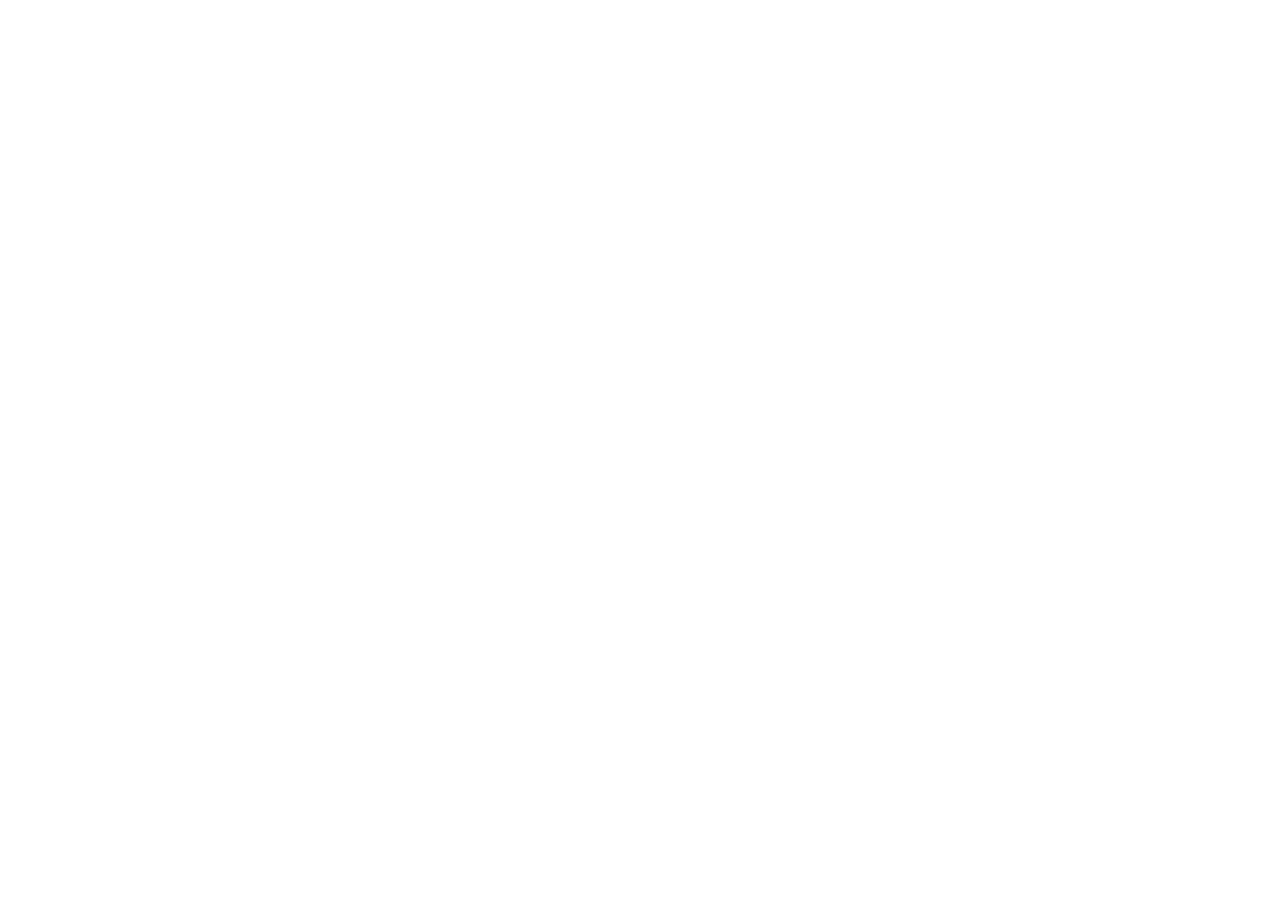
==== index.html @ cdabfc87 "Create index.html" ====
<!DOCTYPE html>
<html>
<head>
  <meta charset="utf-8">
  <title>Coverset Studio</title>
  <meta http-equiv="refresh" content="0; url=https://www.coverset.eu">
  <link rel="canonical" href="https://www.coverset.eu">
  <script>window.location.href = "https://www.coverset.eu";</script>
</head>
<body>
  <p>Redirecting to <a href="https://www.coverset.eu">coverset.eu</a>...</p>
</body>
</html>
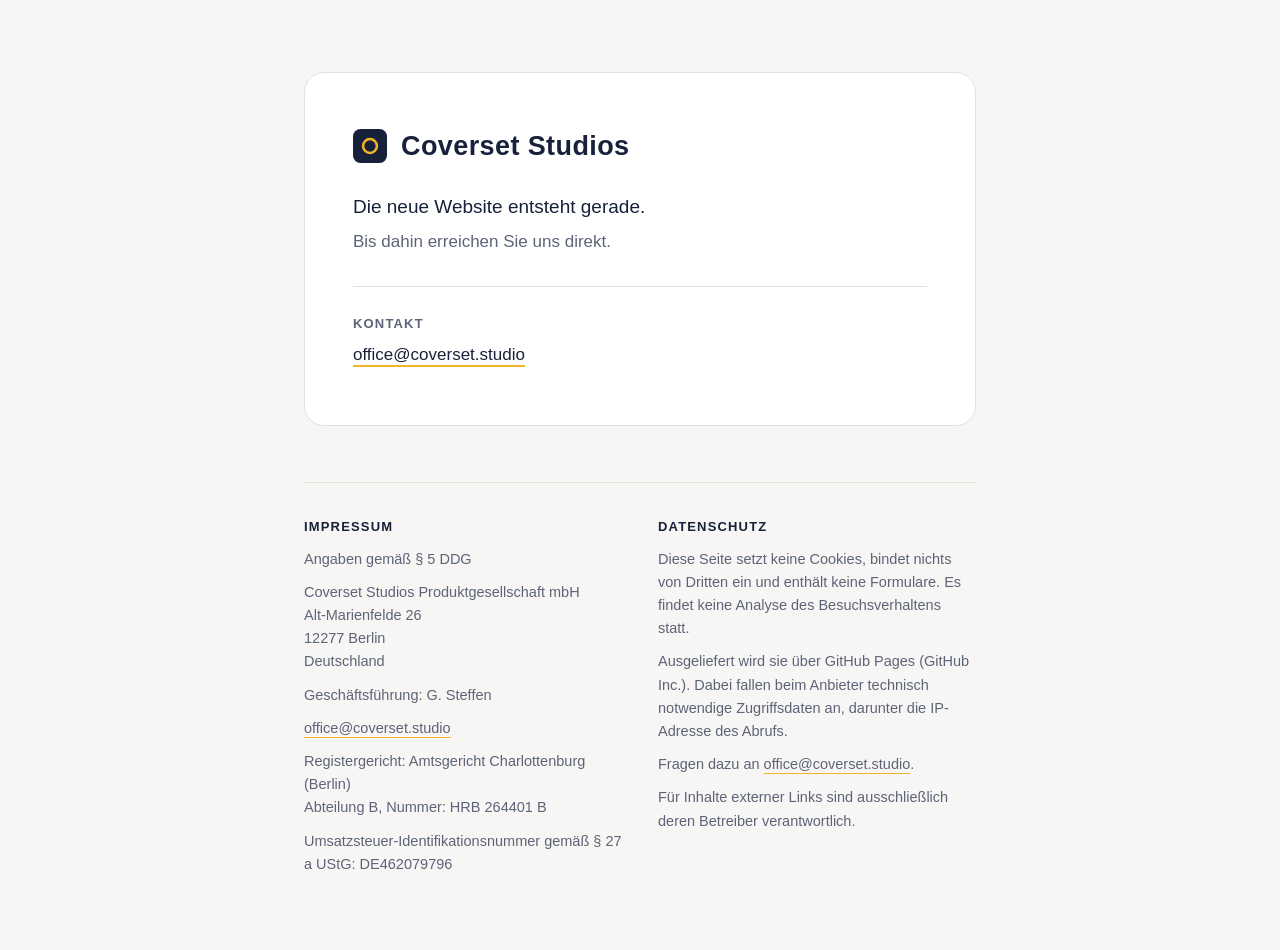
==== commit 024d2112: "Weiterleitung entfernt, Platzhalterseite mit Impressum" ====
--- a/index.html
+++ b/index.html
@@ -1,13 +1,120 @@
 <!DOCTYPE html>
-<html>
+<html lang="de">
 <head>
-  <meta charset="utf-8">
-  <title>Coverset Studio</title>
-  <meta http-equiv="refresh" content="0; url=https://www.coverset.eu">
-  <link rel="canonical" href="https://www.coverset.eu">
-  <script>window.location.href = "https://www.coverset.eu";</script>
+<meta charset="utf-8">
+<meta name="viewport" content="width=device-width, initial-scale=1">
+<title>Coverset Studios</title>
+<meta name="description" content="Coverset Studios, Berlin. Die neue Website entsteht gerade.">
+<link rel="icon" href="data:image/svg+xml,%3Csvg xmlns='http://www.w3.org/2000/svg' viewBox='0 0 32 32'%3E%3Crect width='32' height='32' rx='7' fill='%2317213a'/%3E%3Ccircle cx='16' cy='16' r='6.5' fill='none' stroke='%23f0b429' stroke-width='2.4'/%3E%3C/svg%3E">
+<style>
+  :root{
+    --bg:#f7f6f4; --card:#ffffff; --ink:#17213a; --mute:#5c6478;
+    --line:#e3e1dd; --sun:#f0b429;
+  }
+  @media (prefers-color-scheme: dark){
+    :root{ --bg:#0e1526; --card:#141d31; --ink:#eef1f7; --mute:#9aa3b8; --line:#243150; }
+  }
+  *{box-sizing:border-box}
+  html,body{margin:0;padding:0}
+  body{
+    background:var(--bg); color:var(--ink);
+    font:17px/1.65 -apple-system,BlinkMacSystemFont,"Segoe UI",Roboto,Helvetica,Arial,sans-serif;
+    -webkit-font-smoothing:antialiased;
+    display:flex; flex-direction:column; min-height:100vh;
+  }
+  .wrap{width:100%; max-width:720px; margin:0 auto; padding:0 24px}
+  main{flex:1 0 auto; display:flex; align-items:center; padding:72px 0 56px}
+  .card{
+    background:var(--card); border:1px solid var(--line); border-radius:20px;
+    padding:56px 48px; width:100%;
+  }
+  .mark{display:flex; align-items:center; gap:14px; margin-bottom:28px}
+  .mark svg{display:block; flex:none}
+  h1{
+    margin:0; font-size:27px; line-height:1.2; font-weight:700;
+    letter-spacing:.015em;
+  }
+  .lead{margin:0 0 6px; font-size:19px; color:var(--ink)}
+  .sub{margin:0; color:var(--mute)}
+  .kontakt{margin-top:30px; padding-top:26px; border-top:1px solid var(--line)}
+  .kontakt b{display:block; font-size:13px; letter-spacing:.09em; text-transform:uppercase; color:var(--mute); font-weight:700; margin-bottom:6px}
+  a{color:inherit; text-decoration:none; border-bottom:2px solid var(--sun); padding-bottom:1px}
+  a:hover{border-bottom-color:var(--ink)}
+  footer{flex:none; padding:0 0 64px}
+  .recht{
+    border-top:1px solid var(--line); padding-top:34px;
+    display:grid; grid-template-columns:1fr 1fr; gap:36px;
+    font-size:14.5px; line-height:1.6; color:var(--mute);
+  }
+  .recht h2{
+    margin:0 0 10px; font-size:13px; letter-spacing:.09em; text-transform:uppercase;
+    color:var(--ink); font-weight:700;
+  }
+  .recht p{margin:0 0 10px}
+  .recht a{border-bottom-width:1px}
+  @media (max-width:640px){
+    main{padding:44px 0 36px}
+    .card{padding:38px 26px; border-radius:16px}
+    h1{font-size:23px}
+    .lead{font-size:18px}
+    .recht{grid-template-columns:1fr; gap:28px}
+  }
+</style>
 </head>
 <body>
-  <p>Redirecting to <a href="https://www.coverset.eu">coverset.eu</a>...</p>
+
+<main>
+  <div class="wrap">
+    <div class="card">
+      <div class="mark">
+        <svg width="34" height="34" viewBox="0 0 32 32" aria-hidden="true">
+          <rect width="32" height="32" rx="7" fill="#17213a"/>
+          <circle cx="16" cy="16" r="6.5" fill="none" stroke="#f0b429" stroke-width="2.4"/>
+        </svg>
+        <h1>Coverset Studios</h1>
+      </div>
+      <p class="lead">Die neue Website entsteht gerade.</p>
+      <p class="sub">Bis dahin erreichen Sie uns direkt.</p>
+
+      <div class="kontakt">
+        <b>Kontakt</b>
+        <a href="mailto:office@coverset.studio">office@coverset.studio</a>
+      </div>
+    </div>
+  </div>
+</main>
+
+<footer>
+  <div class="wrap">
+    <div class="recht">
+      <section>
+        <h2>Impressum</h2>
+        <p>Angaben gemäß § 5 DDG</p>
+        <p>
+          Coverset Studios Produktgesellschaft mbH<br>
+          Alt-Marienfelde 26<br>
+          12277 Berlin<br>
+          Deutschland
+        </p>
+        <p>Geschäftsführung: G. Steffen</p>
+        <p><a href="mailto:office@coverset.studio">office@coverset.studio</a></p>
+        <p>
+          Registergericht: Amtsgericht Charlottenburg (Berlin)<br>
+          Abteilung B, Nummer: HRB 264401 B
+        </p>
+        <p>Umsatzsteuer-Identifikationsnummer gemäß § 27 a UStG: DE462079796</p>
+      </section>
+
+      <section>
+        <h2>Datenschutz</h2>
+        <p>Diese Seite setzt keine Cookies, bindet nichts von Dritten ein und enthält keine Formulare. Es findet keine Analyse des Besuchsverhaltens statt.</p>
+        <p>Ausgeliefert wird sie über GitHub Pages (GitHub Inc.). Dabei fallen beim Anbieter technisch notwendige Zugriffsdaten an, darunter die IP-Adresse des Abrufs.</p>
+        <p>Fragen dazu an <a href="mailto:office@coverset.studio">office@coverset.studio</a>.</p>
+        <p>Für Inhalte externer Links sind ausschließlich deren Betreiber verantwortlich.</p>
+      </section>
+    </div>
+  </div>
+</footer>
+
 </body>
 </html>
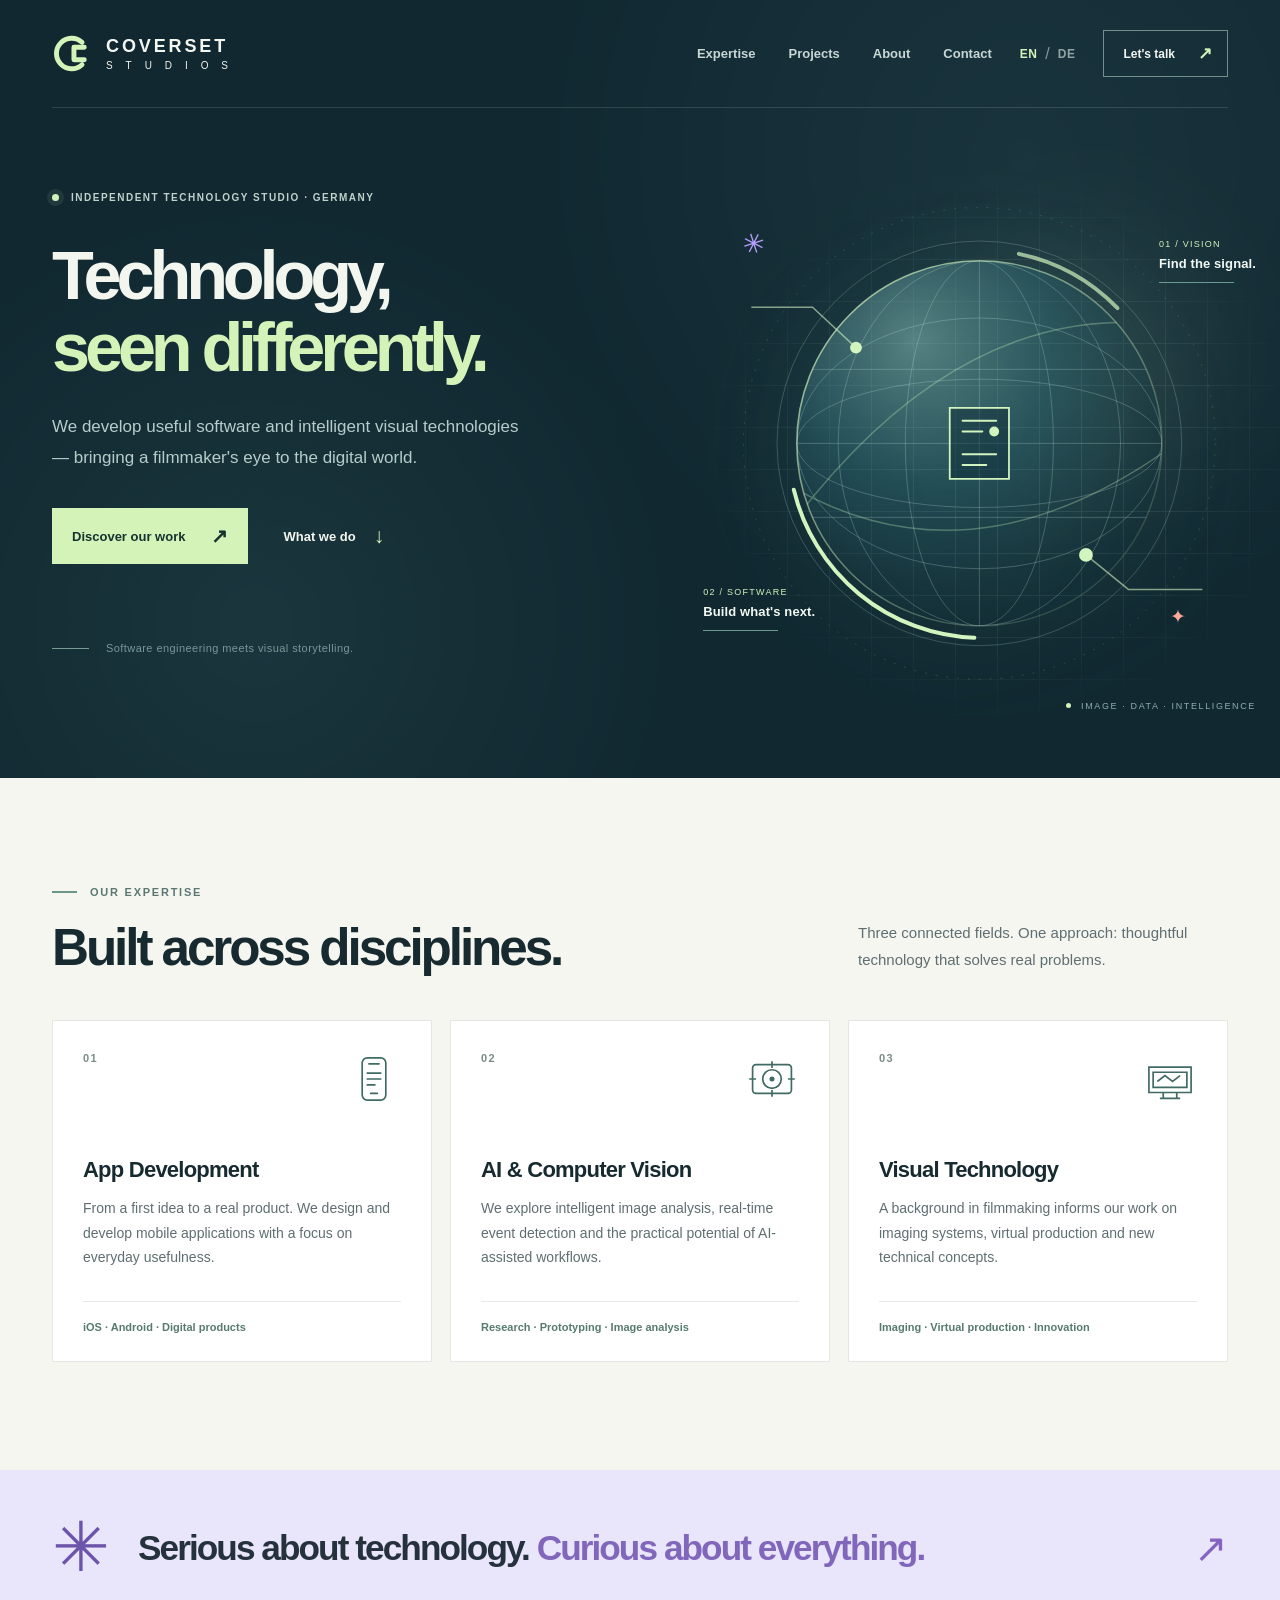
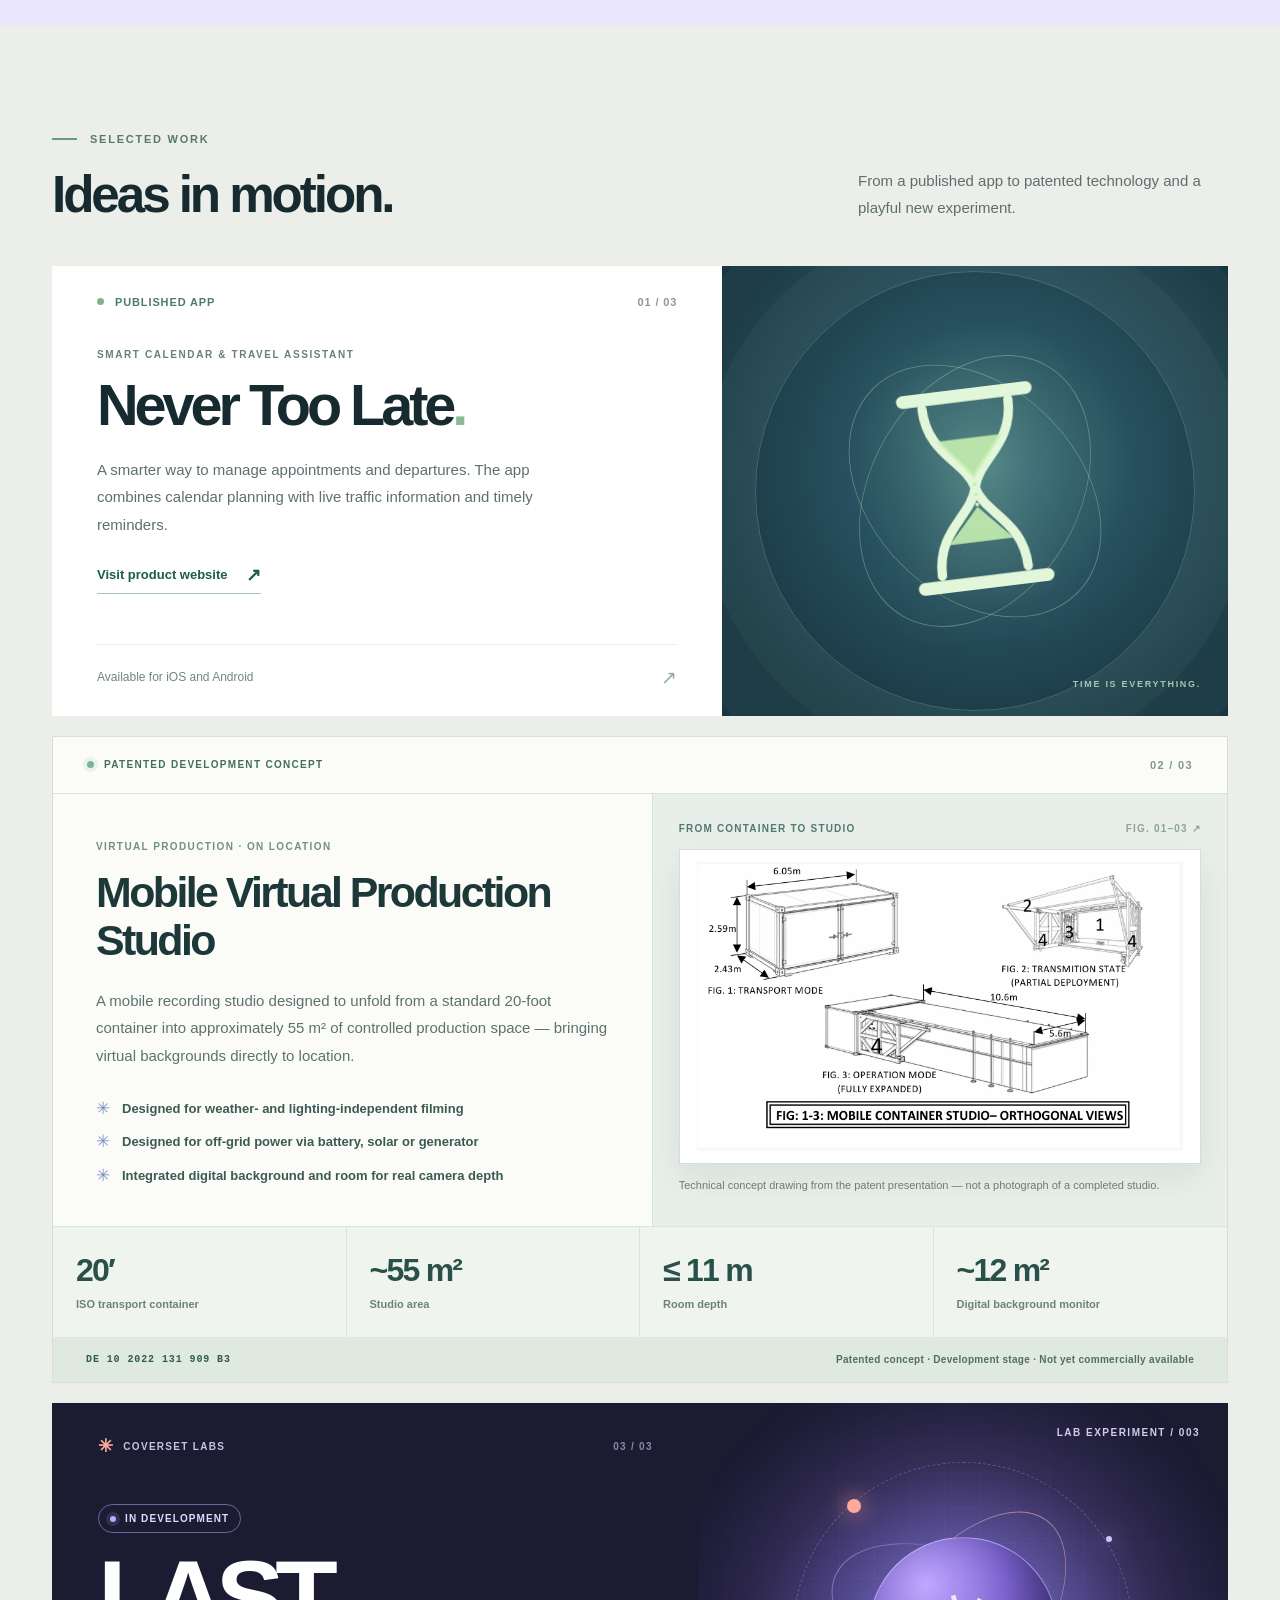
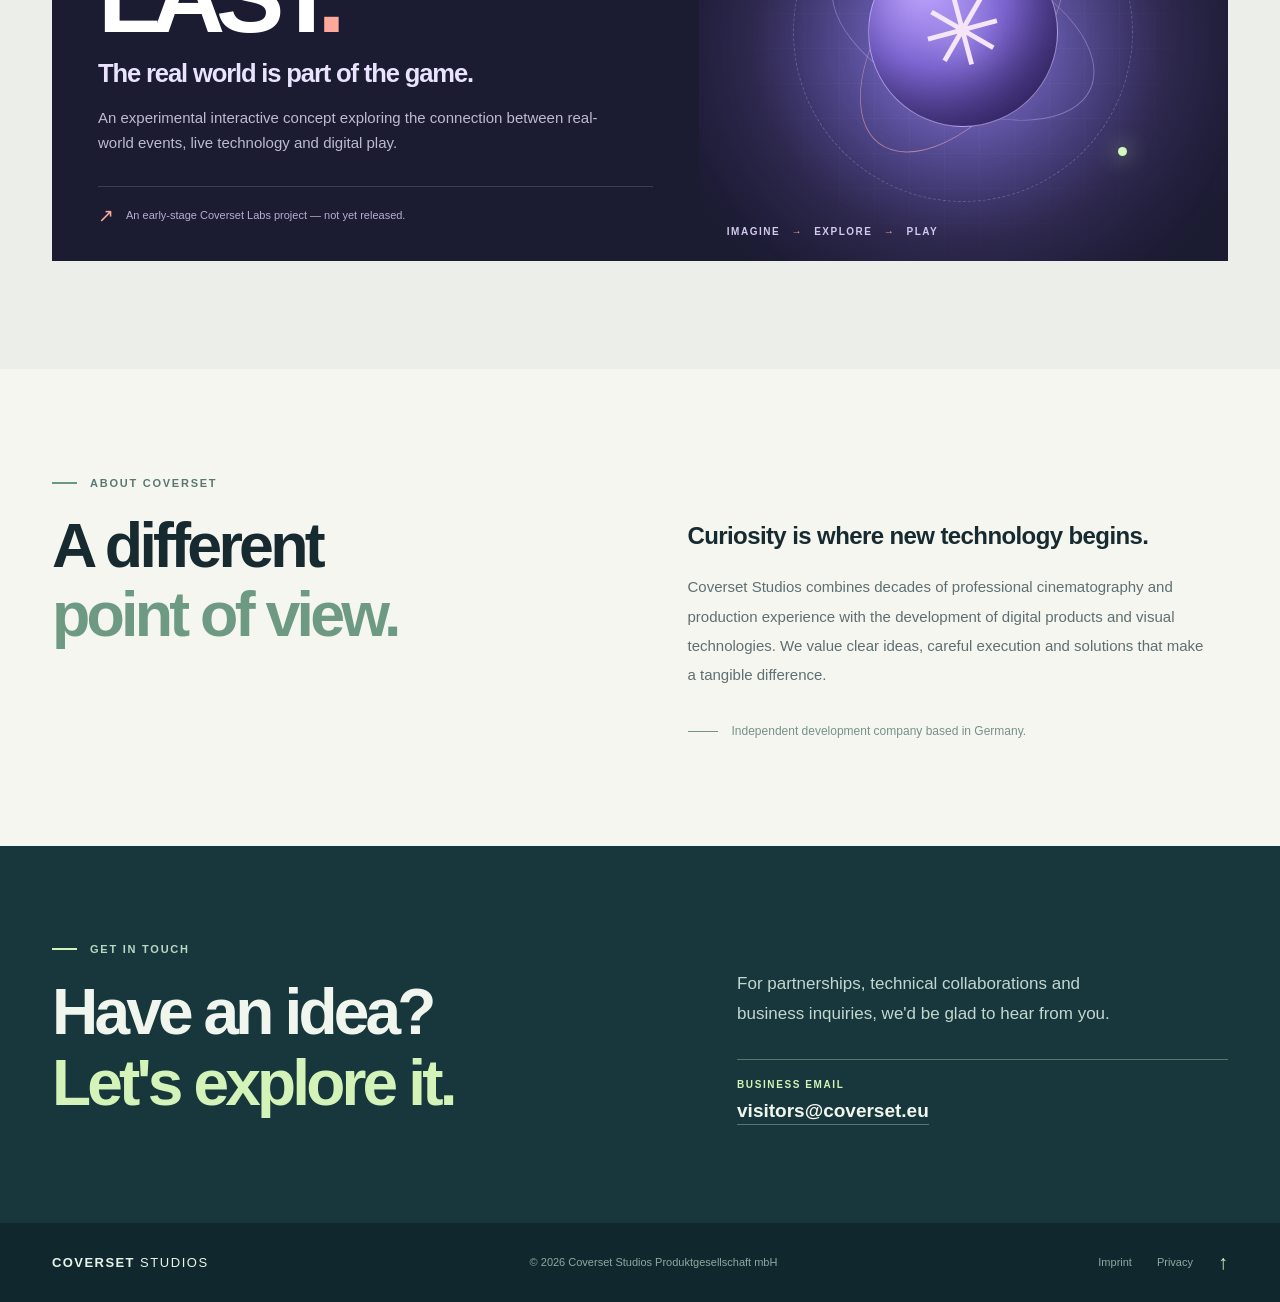
==== commit 379dae71: "Website v3.4 statt Platzhalter, Impressum und Datenschutz vervollständigt" ====
--- a/index.html
+++ b/index.html
@@ -1,120 +1,172 @@
-<!DOCTYPE html>
-<html lang="de">
+<!doctype html>
+<html lang="en">
 <head>
-<meta charset="utf-8">
-<meta name="viewport" content="width=device-width, initial-scale=1">
-<title>Coverset Studios</title>
-<meta name="description" content="Coverset Studios, Berlin. Die neue Website entsteht gerade.">
-<link rel="icon" href="data:image/svg+xml,%3Csvg xmlns='http://www.w3.org/2000/svg' viewBox='0 0 32 32'%3E%3Crect width='32' height='32' rx='7' fill='%2317213a'/%3E%3Ccircle cx='16' cy='16' r='6.5' fill='none' stroke='%23f0b429' stroke-width='2.4'/%3E%3C/svg%3E">
-<style>
-  :root{
-    --bg:#f7f6f4; --card:#ffffff; --ink:#17213a; --mute:#5c6478;
-    --line:#e3e1dd; --sun:#f0b429;
-  }
-  @media (prefers-color-scheme: dark){
-    :root{ --bg:#0e1526; --card:#141d31; --ink:#eef1f7; --mute:#9aa3b8; --line:#243150; }
-  }
-  *{box-sizing:border-box}
-  html,body{margin:0;padding:0}
-  body{
-    background:var(--bg); color:var(--ink);
-    font:17px/1.65 -apple-system,BlinkMacSystemFont,"Segoe UI",Roboto,Helvetica,Arial,sans-serif;
-    -webkit-font-smoothing:antialiased;
-    display:flex; flex-direction:column; min-height:100vh;
-  }
-  .wrap{width:100%; max-width:720px; margin:0 auto; padding:0 24px}
-  main{flex:1 0 auto; display:flex; align-items:center; padding:72px 0 56px}
-  .card{
-    background:var(--card); border:1px solid var(--line); border-radius:20px;
-    padding:56px 48px; width:100%;
-  }
-  .mark{display:flex; align-items:center; gap:14px; margin-bottom:28px}
-  .mark svg{display:block; flex:none}
-  h1{
-    margin:0; font-size:27px; line-height:1.2; font-weight:700;
-    letter-spacing:.015em;
-  }
-  .lead{margin:0 0 6px; font-size:19px; color:var(--ink)}
-  .sub{margin:0; color:var(--mute)}
-  .kontakt{margin-top:30px; padding-top:26px; border-top:1px solid var(--line)}
-  .kontakt b{display:block; font-size:13px; letter-spacing:.09em; text-transform:uppercase; color:var(--mute); font-weight:700; margin-bottom:6px}
-  a{color:inherit; text-decoration:none; border-bottom:2px solid var(--sun); padding-bottom:1px}
-  a:hover{border-bottom-color:var(--ink)}
-  footer{flex:none; padding:0 0 64px}
-  .recht{
-    border-top:1px solid var(--line); padding-top:34px;
-    display:grid; grid-template-columns:1fr 1fr; gap:36px;
-    font-size:14.5px; line-height:1.6; color:var(--mute);
-  }
-  .recht h2{
-    margin:0 0 10px; font-size:13px; letter-spacing:.09em; text-transform:uppercase;
-    color:var(--ink); font-weight:700;
-  }
-  .recht p{margin:0 0 10px}
-  .recht a{border-bottom-width:1px}
-  @media (max-width:640px){
-    main{padding:44px 0 36px}
-    .card{padding:38px 26px; border-radius:16px}
-    h1{font-size:23px}
-    .lead{font-size:18px}
-    .recht{grid-template-columns:1fr; gap:28px}
-  }
-</style>
+  <meta charset="utf-8">
+  <meta name="viewport" content="width=device-width, initial-scale=1">
+  <meta name="theme-color" content="#112831">
+  <meta name="description" content="Coverset Studios develops apps, explores AI and computer vision, and creates imaginative visual technologies. Discover Never Too Late and the experimental LAST project.">
+  <title>Coverset Studios — Software. AI. A little imagination.</title>
+  <link rel="icon" href="favicon.svg" type="image/svg+xml">
+  <link rel="stylesheet" href="styles.css">
+  <script defer src="script.js"></script>
 </head>
 <body>
+  <a class="skip-link" href="#main">Skip to content</a>
+  <div class="hero-shell" id="top">
+    <div class="hero-noise" aria-hidden="true"></div>
+    <header class="site-header container">
+      <a class="brand" href="#top" aria-label="Coverset Studios — Home">
+        <svg class="brand-mark" viewBox="0 0 48 48" aria-hidden="true"><path d="M33.5 11.5a17 17 0 1 0 0 25" fill="none" stroke="currentColor" stroke-width="5.5" stroke-linecap="round"/><path d="M36 17H24.5v14H36" fill="none" stroke="currentColor" stroke-width="5.5" stroke-linecap="round" stroke-linejoin="round"/></svg>
+        <span class="brand-text"><span class="brand-main">COVERSET</span><span class="brand-sub" aria-label="Studios"><span aria-hidden="true">S</span><span aria-hidden="true">T</span><span aria-hidden="true">U</span><span aria-hidden="true">D</span><span aria-hidden="true">I</span><span aria-hidden="true">O</span><span aria-hidden="true">S</span></span></span>
+      </a>
+      <nav class="desktop-nav" aria-label="Main navigation">
+        <a href="#expertise" data-i18n="navExpertise">Expertise</a>
+        <a href="#projects" data-i18n="navProjects">Projects</a>
+        <a href="#about" data-i18n="navAbout">About</a>
+        <a href="#contact" data-i18n="navContact">Contact</a>
+      </nav>
+      <div class="header-right">
+        <div class="language-switch" aria-label="Language selection">
+          <button type="button" data-lang="en" aria-pressed="true">EN</button>
+          <span aria-hidden="true">/</span>
+          <button type="button" data-lang="de" aria-pressed="false">DE</button>
+        </div>
+        <a class="header-cta" href="#contact"><span data-i18n="headerCta">Let's talk</span><span aria-hidden="true">↗</span></a>
+      </div>
+    </header>
+    <main id="main">
+      <section class="hero container" aria-labelledby="hero-title">
+        <div class="hero-copy">
+          <div class="eyebrow"><span class="status-dot"></span><span data-i18n="heroEyebrow">INDEPENDENT TECHNOLOGY STUDIO · GERMANY</span></div>
+          <h1 id="hero-title"><span data-i18n="heroTitle1">Technology,</span><br><em data-i18n="heroTitle2">seen differently.</em></h1>
+          <p class="hero-intro" data-i18n="heroIntro">We develop useful software and intelligent visual technologies — bringing a filmmaker's eye to the digital world.</p>
+          <div class="hero-actions">
+            <a class="btn btn-primary" href="#projects"><span data-i18n="heroPrimary">Discover our work</span><span class="btn-arrow" aria-hidden="true">↗</span></a>
+            <a class="text-link" href="#expertise"><span data-i18n="heroSecondary">What we do</span><span aria-hidden="true">↓</span></a>
+          </div>
+          <div class="hero-footnote"><span class="footnote-rule"></span><span data-i18n="heroFootnote">Software engineering meets visual storytelling.</span></div>
+        </div>
+        <div class="hero-visual" aria-label="Abstract visualization of intelligent image processing" role="img">
+          <div class="visual-grid"></div>
+          <div class="orb-halo orb-halo-one"></div>
+          <div class="orb-halo orb-halo-two"></div>
+          <svg class="orb-svg" viewBox="0 0 560 560" aria-hidden="true">
+            <defs>
+              <radialGradient id="sphereFill" cx="32%" cy="22%" r="80%"><stop offset="0" stop-color="#84b8b4" stop-opacity=".56"/><stop offset=".48" stop-color="#2d6570" stop-opacity=".46"/><stop offset="1" stop-color="#102b36" stop-opacity=".18"/></radialGradient>
+              <linearGradient id="strokeOrb" x1="0" y1="0" x2="1" y2="1"><stop stop-color="#d2f4bf" stop-opacity=".8"/><stop offset="1" stop-color="#d2f4bf" stop-opacity=".03"/></linearGradient>
+              <clipPath id="circleClip"><circle cx="280" cy="280" r="185"/></clipPath>
+            </defs>
+            <circle cx="280" cy="280" r="239" fill="none" stroke="#c7e8d7" stroke-opacity=".16" stroke-width="1" stroke-dasharray="2 9"/>
+            <circle cx="280" cy="280" r="205" fill="none" stroke="#d0f0e2" stroke-opacity=".22" stroke-width="1"/>
+            <circle cx="280" cy="280" r="185" fill="url(#sphereFill)" stroke="url(#strokeOrb)" stroke-width="1.6"/>
+            <g clip-path="url(#circleClip)" fill="none" stroke="#c6e6e0" stroke-opacity=".26" stroke-width="1">
+              <ellipse cx="280" cy="280" rx="185" ry="65"/><ellipse cx="280" cy="280" rx="185" ry="127"/>
+              <ellipse cx="280" cy="280" rx="75" ry="185"/><ellipse cx="280" cy="280" rx="143" ry="185"/>
+              <path d="M95 280H465M280 95V465M110 205H450M110 355H450"/>
+              <path d="M68 392Q260 115 500 165M40 290Q270 470 535 235" stroke="#d1f4c1" stroke-opacity=".3" stroke-width="1.5"/>
+            </g>
+            <path d="M92 327a196 196 0 0 0 183 150" fill="none" stroke="#d2f4bf" stroke-width="4" stroke-linecap="round"/>
+            <path d="M420 143a195 195 0 0 0-100-55" fill="none" stroke="#d2f4bf" stroke-opacity=".7" stroke-width="4" stroke-linecap="round"/>
+            <circle cx="155" cy="183" r="6" fill="#d2f4bf"/><circle cx="388" cy="393" r="7" fill="#d2f4bf"/>
+            <path d="M155 183L111 142H49M388 393l43 35h75" fill="none" stroke="#d2f4bf" stroke-opacity=".6" stroke-width="1.5"/>
+            <g transform="translate(250 244)"><path d="M0 0h60v72H0z" fill="#102e39" fill-opacity=".5" stroke="#d2f4bf" stroke-width="1.8"/><path d="M13 13h34M13 24h20M13 47h34M13 58h24" stroke="#d2f4bf" stroke-width="2" stroke-linecap="round"/><circle cx="45" cy="24" r="5" fill="#d2f4bf"/></g>
+          </svg>
+          <div class="visual-label label-top"><span class="label-index">01 / VISION</span><strong data-i18n="visualLabelTop">Find the signal.</strong><span class="label-line"></span></div>
+          <div class="visual-label label-bottom"><span class="label-index">02 / SOFTWARE</span><strong data-i18n="visualLabelBottom">Build what's next.</strong><span class="label-line"></span></div>
+          <div class="visual-caption"><span class="visual-caption-dot"></span>IMAGE · DATA · INTELLIGENCE</div>
+          <div class="play-spark play-spark-one" aria-hidden="true">✳</div>
+          <div class="play-spark play-spark-two" aria-hidden="true">✦</div>
+        </div>
+      </section>
+    </main>
+  </div>
 
-<main>
-  <div class="wrap">
-    <div class="card">
-      <div class="mark">
-        <svg width="34" height="34" viewBox="0 0 32 32" aria-hidden="true">
-          <rect width="32" height="32" rx="7" fill="#17213a"/>
-          <circle cx="16" cy="16" r="6.5" fill="none" stroke="#f0b429" stroke-width="2.4"/>
-        </svg>
-        <h1>Coverset Studios</h1>
-      </div>
-      <p class="lead">Die neue Website entsteht gerade.</p>
-      <p class="sub">Bis dahin erreichen Sie uns direkt.</p>
-
-      <div class="kontakt">
-        <b>Kontakt</b>
-        <a href="mailto:office@coverset.studio">office@coverset.studio</a>
+  <section class="section expertise-section" id="expertise" aria-labelledby="expertise-title">
+    <div class="container">
+      <div class="section-heading"><div><div class="section-kicker"><span class="kicker-line"></span><span data-i18n="expertiseKicker">OUR EXPERTISE</span></div><h2 id="expertise-title" data-i18n="expertiseTitle">Built across disciplines.</h2></div><p data-i18n="expertiseIntro">Three connected fields. One approach: thoughtful technology that solves real problems.</p></div>
+      <div class="expertise-grid">
+        <article class="expertise-card"><div class="card-top"><span class="card-number">01</span><svg viewBox="0 0 64 64" aria-hidden="true"><rect x="18" y="7" width="28" height="50" rx="6" fill="none" stroke="currentColor" stroke-width="2"/><path d="M26 14h12M28 49h8M24 25h16M24 32h16M24 39h9" fill="none" stroke="currentColor" stroke-width="2" stroke-linecap="round"/></svg></div><h3 data-i18n="card1Title">App Development</h3><p data-i18n="card1Text">From a first idea to a real product. We design and develop mobile applications with a focus on everyday usefulness.</p><div class="card-tag" data-i18n="card1Tag">iOS · Android · Digital products</div></article>
+        <article class="expertise-card"><div class="card-top"><span class="card-number">02</span><svg viewBox="0 0 64 64" aria-hidden="true"><rect x="9" y="15" width="46" height="34" rx="4" fill="none" stroke="currentColor" stroke-width="2"/><circle cx="32" cy="32" r="11" fill="none" stroke="currentColor" stroke-width="2"/><circle cx="32" cy="32" r="3" fill="currentColor"/><path d="M5 32h8M51 32h8M32 11v8M32 45v8" stroke="currentColor" stroke-width="2"/></svg></div><h3 data-i18n="card2Title">AI & Computer Vision</h3><p data-i18n="card2Text">We explore intelligent image analysis, real-time event detection and the practical potential of AI-assisted workflows.</p><div class="card-tag" data-i18n="card2Tag">Research · Prototyping · Image analysis</div></article>
+        <article class="expertise-card"><div class="card-top"><span class="card-number">03</span><svg viewBox="0 0 64 64" aria-hidden="true"><path d="M7 18h50v30H7z" fill="none" stroke="currentColor" stroke-width="2"/><path d="M12 24h40v18H12zM24 48v7M40 48v7M20 55h24" fill="none" stroke="currentColor" stroke-width="2"/><path d="M17 35l9-7 9 7 9-7" fill="none" stroke="currentColor" stroke-width="2"/></svg></div><h3 data-i18n="card3Title">Visual Technology</h3><p data-i18n="card3Text">A background in filmmaking informs our work on imaging systems, virtual production and new technical concepts.</p><div class="card-tag" data-i18n="card3Tag">Imaging · Virtual production · Innovation</div></article>
       </div>
     </div>
-  </div>
-</main>
+  </section>
 
-<footer>
-  <div class="wrap">
-    <div class="recht">
-      <section>
-        <h2>Impressum</h2>
-        <p>Angaben gemäß § 5 DDG</p>
-        <p>
-          Coverset Studios Produktgesellschaft mbH<br>
-          Alt-Marienfelde 26<br>
-          12277 Berlin<br>
-          Deutschland
-        </p>
-        <p>Geschäftsführung: G. Steffen</p>
-        <p><a href="mailto:office@coverset.studio">office@coverset.studio</a></p>
-        <p>
-          Registergericht: Amtsgericht Charlottenburg (Berlin)<br>
-          Abteilung B, Nummer: HRB 264401 B
-        </p>
-        <p>Umsatzsteuer-Identifikationsnummer gemäß § 27 a UStG: DE462079796</p>
-      </section>
+  <section class="manifesto-band" aria-label="Our approach">
+    <div class="container manifesto-inner">
+      <span class="manifesto-star" aria-hidden="true">✳</span>
+      <p><span data-i18n="manifestoFirst">Serious about technology.</span> <em data-i18n="manifestoSecond">Curious about everything.</em></p>
+      <span class="manifesto-trail" aria-hidden="true">↗</span>
+    </div>
+  </section>
 
-      <section>
-        <h2>Datenschutz</h2>
-        <p>Diese Seite setzt keine Cookies, bindet nichts von Dritten ein und enthält keine Formulare. Es findet keine Analyse des Besuchsverhaltens statt.</p>
-        <p>Ausgeliefert wird sie über GitHub Pages (GitHub Inc.). Dabei fallen beim Anbieter technisch notwendige Zugriffsdaten an, darunter die IP-Adresse des Abrufs.</p>
-        <p>Fragen dazu an <a href="mailto:office@coverset.studio">office@coverset.studio</a>.</p>
-        <p>Für Inhalte externer Links sind ausschließlich deren Betreiber verantwortlich.</p>
-      </section>
+  <section class="section projects-section" id="projects" aria-labelledby="projects-title">
+    <div class="container">
+      <div class="section-heading projects-heading"><div><div class="section-kicker"><span class="kicker-line"></span><span data-i18n="projectsKicker">SELECTED WORK</span></div><h2 id="projects-title" data-i18n="projectsTitle">Ideas in motion.</h2></div><p data-i18n="projectsIntro">From a published app to patented technology and a playful new experiment.</p></div>
+      <article class="project-feature">
+        <div class="project-content"><div class="project-meta"><span class="project-status"><span class="status-dot"></span><span data-i18n="project1Status">PUBLISHED APP</span></span><span>01 / 03</span></div><div class="project-body"><div class="project-overline" data-i18n="project1Overline">SMART CALENDAR & TRAVEL ASSISTANT</div><h3>Never Too Late<span class="project-period">.</span></h3><p data-i18n="project1Text">A smarter way to manage appointments and departures. The app combines calendar planning with live traffic information and timely reminders.</p><a class="project-link" href="https://coverset.eu" target="_blank" rel="noopener noreferrer"><span data-i18n="project1Link">Visit product website</span><span aria-hidden="true">↗</span></a></div><div class="project-bottom"><span data-i18n="project1Platform">Available for iOS and Android</span><span class="mini-icon" aria-hidden="true">↗</span></div></div>
+        <div class="project-art" aria-hidden="true"><div class="art-radial"></div><div class="time-symbol"><svg viewBox="0 0 230 270"><path d="M42 24h146M42 246h146" fill="none" stroke="#e2f7da" stroke-width="15" stroke-linecap="round"/><path d="M64 35c0 54 43 66 51 99-8 33-51 45-51 99M166 35c0 54-43 66-51 99 8 33 51 45 51 99" fill="none" stroke="#e2f7da" stroke-width="11" stroke-linecap="round"/><path d="M76 75h78l-39 48zM77 198h76l-38-41z" fill="#c9f1b2" opacity=".88"/><path d="M115 128v34" stroke="#c9f1b2" stroke-width="4" stroke-dasharray="4 8"/></svg></div><div class="art-orbit orbit-a"></div><div class="art-orbit orbit-b"></div><div class="art-small-label">TIME IS EVERYTHING.</div></div>
+      </article>
+      <article class="virtual-project" id="virtual-production" aria-labelledby="virtual-title">
+        <div class="virtual-topline">
+          <span class="virtual-kicker"><span class="virtual-kicker-dot" aria-hidden="true"></span><span data-i18n="project2Status">PATENTED DEVELOPMENT CONCEPT</span></span>
+          <span class="virtual-number">02 / 03</span>
+        </div>
+        <div class="virtual-layout">
+          <div class="virtual-copy">
+            <div class="virtual-overline" data-i18n="virtualOverline">VIRTUAL PRODUCTION · ON LOCATION</div>
+            <h3 id="virtual-title" data-i18n="project2Title">Mobile Virtual Production Studio</h3>
+            <p class="virtual-intro" data-i18n="project2Text">A mobile recording studio designed to unfold from a standard 20-foot container into approximately 55 m² of controlled production space — bringing virtual backgrounds directly to location.</p>
+            <div class="virtual-benefits">
+              <div><span class="virtual-benefit-symbol" aria-hidden="true">✳</span><span data-i18n="virtualBenefit1">Designed for weather- and lighting-independent filming</span></div>
+              <div><span class="virtual-benefit-symbol" aria-hidden="true">✳</span><span data-i18n="virtualBenefit2">Designed for off-grid power via battery, solar or generator</span></div>
+              <div><span class="virtual-benefit-symbol" aria-hidden="true">✳</span><span data-i18n="virtualBenefit3">Integrated digital background and room for real camera depth</span></div>
+            </div>
+          </div>
+          <figure class="virtual-drawing">
+            <div class="virtual-drawing-top"><span data-i18n="virtualDiagramTitle">FROM CONTAINER TO STUDIO</span><span class="virtual-diagram-index">FIG. 01–03 ↗</span></div>
+            <img src="studio_transport_modes.png" alt="Patent concept drawings comparing the compact transport container with the deployed mobile recording studio" data-i18n-alt="virtualDiagramAlt" width="1100" height="655" loading="lazy">
+            <figcaption data-i18n="virtualDiagramCaption">Technical concept drawing from the patent presentation — not a photograph of a completed studio.</figcaption>
+          </figure>
+        </div>
+        <div class="virtual-stats" aria-label="Technical concept specifications">
+          <div><strong>20′</strong><span data-i18n="virtualStat1">ISO transport container</span></div>
+          <div><strong>~55 m²</strong><span data-i18n="virtualStat2">Studio area</span></div>
+          <div><strong>≤ 11 m</strong><span data-i18n="virtualStat3">Room depth</span></div>
+          <div><strong>~12 m²</strong><span data-i18n="virtualStat4">Digital background monitor</span></div>
+        </div>
+        <div class="virtual-bottom"><span>DE 10 2022 131 909 B3</span><span data-i18n="virtualDevelopment">Patented concept · Development stage · Not yet commercially available</span></div>
+      </article>
+
+      <article class="last-project" id="last" aria-labelledby="last-title">
+        <div class="last-copy">
+          <div class="last-meta"><span class="last-labs"><span class="last-labs-mark" aria-hidden="true">✳</span> COVERSET LABS</span><span class="last-counter">03 / 03</span></div>
+          <span class="last-status"><span class="last-status-dot" aria-hidden="true"></span><span data-i18n="project3Status">IN DEVELOPMENT</span></span>
+          <h3 id="last-title">LAST<span>.</span></h3>
+          <p class="last-tagline" data-i18n="project3Tagline">The real world is part of the game.</p>
+          <p class="last-description" data-i18n="project3Text">An experimental interactive concept exploring the connection between real-world events, live technology and digital play.</p>
+          <div class="last-footnote"><span aria-hidden="true">↗</span><span data-i18n="project3Note">An early-stage Coverset Labs project — not yet released.</span></div>
+        </div>
+        <div class="last-art" aria-hidden="true">
+          <div class="last-glow"></div>
+          <div class="last-orbit orbit-one"></div>
+          <div class="last-orbit orbit-two"></div>
+          <div class="last-orbit orbit-three"></div>
+          <div class="last-core"><div class="last-core-inner">✳</div></div>
+          <span class="last-satellite sat-one"></span>
+          <span class="last-satellite sat-two"></span>
+          <span class="last-satellite sat-three"></span>
+          <div class="last-art-top">LAB EXPERIMENT / 003</div>
+          <div class="last-art-bottom">IMAGINE <span>→</span> EXPLORE <span>→</span> PLAY</div>
+        </div>
+      </article>
     </div>
-  </div>
-</footer>
+  </section>
 
+  <section class="section about-section" id="about" aria-labelledby="about-title"><div class="container about-grid"><div><div class="section-kicker"><span class="kicker-line"></span><span data-i18n="aboutKicker">ABOUT COVERSET</span></div><h2 id="about-title"><span data-i18n="aboutTitle1">A different</span><br><em data-i18n="aboutTitle2">point of view.</em></h2></div><div class="about-copy"><p class="about-lead" data-i18n="aboutLead">Curiosity is where new technology begins.</p><p data-i18n="aboutText">Coverset Studios combines decades of professional cinematography and production experience with the development of digital products and visual technologies. We value clear ideas, careful execution and solutions that make a tangible difference.</p><div class="about-signature"><span class="signature-rule"></span><span data-i18n="aboutSignature">Independent development company based in Germany.</span></div></div></div></section>
+
+  <section class="contact-section" id="contact" aria-labelledby="contact-title"><div class="container contact-grid"><div><div class="section-kicker light"><span class="kicker-line"></span><span data-i18n="contactKicker">GET IN TOUCH</span></div><h2 id="contact-title"><span data-i18n="contactTitle1">Have an idea?</span><br><em data-i18n="contactTitle2">Let's explore it.</em></h2></div><div class="contact-aside"><p data-i18n="contactText">For partnerships, technical collaborations and business inquiries, we'd be glad to hear from you.</p><div class="contact-placeholder"><span class="contact-placeholder-label" data-i18n="contactEmailLabel">BUSINESS EMAIL</span><strong><a class="contact-email" href="mailto:visitors@coverset.eu">visitors@coverset.eu</a></strong></div></div></div></section>
+
+  <footer class="site-footer"><div class="container footer-inner"><a class="footer-brand" href="#top">COVERSET <span>STUDIOS</span></a><span>© <span id="year">2026</span> Coverset Studios Produktgesellschaft mbH</span><div class="footer-links"><a href="impressum.html" data-i18n="footerImprint">Imprint</a><a href="datenschutz.html" data-i18n="footerPrivacy">Privacy</a><a href="#top" aria-label="Back to top">↑</a></div></div></footer>
 </body>
 </html>
--- a/styles.css
+++ b/styles.css
@@ -0,0 +1,122 @@
+:root{--ink:#162a30;--muted:#5f6e70;--dark:#112831;--dark-2:#17343d;--lime:#d4f3b9;--cream:#f6f6f1;--line:#d9ded9;--white:#fff;--sans:Inter,ui-sans-serif,-apple-system,BlinkMacSystemFont,"Segoe UI",Arial,sans-serif}*{box-sizing:border-box}html{scroll-behavior:smooth}body{margin:0;background:var(--cream);color:var(--ink);font-family:var(--sans);-webkit-font-smoothing:antialiased}a{color:inherit;text-decoration:none}button{font:inherit}a:focus-visible,button:focus-visible{outline:2px solid var(--lime);outline-offset:5px}::selection{background:#bfe9a3;color:#142b2b}.container{width:min(1240px,calc(100% - 104px));margin-inline:auto}.skip-link{position:absolute;top:-60px;left:20px;z-index:100;background:#fff;color:#111;padding:12px}.skip-link:focus{top:12px}.hero-shell{position:relative;overflow:hidden;background:var(--dark);color:#f3f6ef}.hero-noise{pointer-events:none;position:absolute;inset:0;opacity:.17;background-image:radial-gradient(circle at 20% 80%,#4a7a78 0,transparent 36%),radial-gradient(circle at 80% 20%,#456f7a 0,transparent 42%)}.site-header{height:108px;position:relative;z-index:4;display:flex;align-items:center;justify-content:space-between;border-bottom:1px solid rgba(240,250,238,.13);gap:28px}.brand{display:flex;align-items:center;gap:11px;min-width:195px}.brand-mark{height:43px;width:43px;color:var(--lime)}.desktop-nav{display:flex;align-items:center;gap:33px;margin-left:auto}.desktop-nav a{font-size:13px;font-weight:600;color:#c7d7d4;transition:color .2s}.desktop-nav a:hover{color:var(--lime)}.header-right{display:flex;align-items:center;gap:28px}.language-switch{display:flex;align-items:center;gap:8px;color:#849b9c}.language-switch button{background:none;border:0;padding:5px 0;color:#90a5a6;cursor:pointer;font-size:12px;font-weight:700;letter-spacing:.04em}.language-switch button[aria-pressed=true]{color:var(--lime)}.header-cta{border:1px solid #71908d;color:#f2f6ee;padding:12px 15px 12px 19px;display:flex;gap:23px;align-items:center;font-size:12px;font-weight:650;transition:background .2s}.header-cta:hover{background:#25454d}.header-cta span:last-child{color:var(--lime);font-size:17px}.hero{min-height:670px;position:relative;z-index:1;display:grid;grid-template-columns:53% 47%;align-items:center}.hero-copy{padding:42px 0 82px;position:relative;z-index:2}.eyebrow{display:flex;align-items:center;gap:12px;color:#bed2cb;letter-spacing:.15em;font-size:10px;font-weight:750}.status-dot{display:inline-block;flex:none;width:7px;height:7px;border-radius:50%;background:var(--lime);box-shadow:0 0 0 5px rgba(212,243,185,.08)}h1,h2,h3,p{margin-top:0}.hero h1{font-size:clamp(54px,5.35vw,88px);line-height:1.06;letter-spacing:-.075em;font-weight:700;margin:37px 0 27px;white-space:nowrap}.hero h1 em,.about-section h2 em,.contact-section h2 em{font-style:normal;color:var(--lime)}.hero-intro{font-size:17px;line-height:1.8;color:#b7ccca;max-width:475px}.hero-actions{display:flex;align-items:center;gap:35px;margin-top:35px}.btn{display:inline-flex;align-items:center;justify-content:space-between;gap:26px;padding:18px 20px;font-size:13px;font-weight:750;transition:transform .2s,background .2s}.btn:hover{transform:translateY(-2px)}.btn-primary{background:var(--lime);color:#16332f}.btn-primary:hover{background:#e2f9ce}.btn-arrow{font-size:20px;line-height:1}.text-link{font-size:13px;font-weight:650;display:inline-flex;gap:18px;align-items:center}.text-link span:last-child{color:var(--lime);font-size:21px}.hero-footnote{display:flex;align-items:center;gap:17px;color:#78989a;font-size:11px;letter-spacing:.04em;margin-top:78px}.footnote-rule{width:37px;height:1px;background:#779b94}.hero-visual{height:585px;position:relative;display:grid;place-items:center;transform:translateX(28px)}.visual-grid{position:absolute;inset:24px -50px 14px 0;opacity:.18;background-image:linear-gradient(#b4d8ce 1px,transparent 1px),linear-gradient(90deg,#b4d8ce 1px,transparent 1px);background-size:42px 42px;mask-image:radial-gradient(ellipse at center,#000 18%,transparent 72%)}.orb-svg{width:100%;max-width:575px;position:relative;z-index:1;filter:drop-shadow(0 10px 45px rgba(49,138,128,.14));animation:orbfloat 8s ease-in-out infinite}.orb-halo{position:absolute;border-radius:50%;width:345px;height:345px;background:#5f9d8c;filter:blur(80px);opacity:.12}.orb-halo-two{width:200px;height:200px;background:#d2f4bf;filter:blur(75px);opacity:.13;transform:translate(105px,-85px)}.visual-label{position:absolute;z-index:2;display:flex;flex-direction:column;gap:7px;font-size:11px;letter-spacing:.01em;color:#f1f8f2}.visual-label strong{font-size:13px;font-weight:600}.label-index{font-size:9px;letter-spacing:.14em;color:var(--lime)}.label-top{top:88px;right:0}.label-bottom{bottom:105px;left:0}.label-line{height:1px;width:75px;background:#6b9b90;margin-top:4px}.visual-caption{position:absolute;bottom:25px;right:0;display:flex;align-items:center;gap:10px;font-size:9px;letter-spacing:.18em;color:#8faeac}.visual-caption-dot{width:5px;height:5px;border-radius:50%;background:var(--lime)}@keyframes orbfloat{0%,100%{transform:translateY(0)}50%{transform:translateY(-11px)}}.section{padding:108px 0}.section-heading{display:flex;align-items:end;justify-content:space-between;gap:70px;margin-bottom:44px}.section-kicker{display:flex;align-items:center;gap:13px;font-size:11px;letter-spacing:.16em;font-weight:800;color:#5a7772;margin-bottom:22px}.kicker-line{width:25px;height:2px;background:#6c9687}.section-heading h2,.about-section h2,.contact-section h2{font-size:clamp(39px,4vw,60px);line-height:1.1;letter-spacing:-.06em;font-weight:670;margin:0}.section-heading>p{max-width:370px;font-size:15px;line-height:1.8;color:var(--muted);margin:0 0 3px}.expertise-section{background:#f6f6f1}.expertise-grid{display:grid;grid-template-columns:repeat(3,1fr);gap:18px}.expertise-card{min-height:342px;background:#fff;border:1px solid #e4e8e3;padding:31px 30px 28px;display:flex;flex-direction:column;transition:transform .2s,box-shadow .2s}.expertise-card:hover{transform:translateY(-4px);box-shadow:0 16px 30px #0f2b2610}.card-top{display:flex;justify-content:space-between;align-items:start;margin-bottom:51px}.card-top svg{width:54px;height:54px;color:#406b64}.card-number{font-size:11px;letter-spacing:.12em;color:#7b8c88;font-weight:750}.expertise-card h3{font-size:22px;letter-spacing:-.035em;margin-bottom:13px}.expertise-card p{font-size:14px;line-height:1.75;color:var(--muted);margin-bottom:26px}.card-tag{border-top:1px solid #e7ebe5;padding-top:19px;font-size:11px;color:#577a70;font-weight:700;margin-top:auto}.projects-section{background:#ebeee9}.projects-heading{margin-bottom:42px}.project-feature{display:grid;grid-template-columns:1fr 43%;min-height:450px;background:#fff;overflow:hidden}.project-content{padding:30px 45px 27px;display:flex;flex-direction:column}.project-meta{display:flex;justify-content:space-between;align-items:center;color:#8b9b94;font-size:11px;font-weight:700;letter-spacing:.08em}.project-status{display:flex;align-items:center;gap:11px;color:#4d7d63}.project-status .status-dot{background:#80b18b;box-shadow:none}.project-body{margin:auto 0;padding:37px 0 45px}.project-overline{font-size:10px;letter-spacing:.16em;font-weight:800;color:#638279;margin-bottom:15px}.project-body h3{font-size:clamp(39px,4.5vw,62px);letter-spacing:-.07em;line-height:1.05;margin:0 0 20px}.project-period{color:#89ba92}.project-body p{font-size:15px;line-height:1.85;color:var(--muted);max-width:460px;margin-bottom:25px}.project-link{display:inline-flex;align-items:center;gap:18px;color:#1c5c4d;font-size:13px;font-weight:750;border-bottom:1px solid #a3c2b2;padding-bottom:7px}.project-link span:last-child{font-size:18px}.project-bottom{display:flex;align-items:center;justify-content:space-between;border-top:1px solid #e8ebe7;padding-top:21px;font-size:12px;color:#72877e}.mini-icon{font-size:19px;color:#8eaaa1}.project-art{background:radial-gradient(circle at 53% 44%,#4b7f83 0,#27505e 39%,#183641 80%);position:relative;display:grid;place-items:center;overflow:hidden}.art-radial{position:absolute;width:440px;height:440px;border-radius:50%;border:1px solid #a8d5be45;box-shadow:0 0 0 55px #a8d5be0a,0 0 0 111px #a8d5be0a}.time-symbol{width:195px;z-index:1;filter:drop-shadow(0 0 25px #d5f3b42e);transform:rotate(-7deg)}.time-symbol svg{width:100%}.art-orbit{position:absolute;width:290px;height:290px;border:1px solid #c9e5c857;border-radius:50%;transform:rotate(30deg) scaleX(.72)}.orbit-b{transform:rotate(-45deg) scaleX(.72)}.art-small-label{position:absolute;bottom:27px;right:27px;font-size:9px;font-weight:700;letter-spacing:.19em;color:#a7c5b7}.project-secondary{display:grid;grid-template-columns:140px 1fr auto;gap:36px;align-items:center;border:1px solid #d8e0d7;margin-top:20px;padding:28px 35px;background:#f4f6f0}.secondary-icon{display:grid;place-items:center;width:118px;height:118px;background:#dfe9e0;color:#547a71}.secondary-icon svg{width:83px}.secondary-eyebrow{font-size:10px;letter-spacing:.15em;font-weight:800;color:#668579}.project-secondary h3{font-size:24px;letter-spacing:-.035em;margin:10px 0 9px}.project-secondary p{font-size:14px;line-height:1.7;color:var(--muted);max-width:690px;margin:0}.secondary-num{align-self:start;color:#8fa09a;font-size:11px;letter-spacing:.1em}.about-section{background:#f6f6f1}.about-grid{display:grid;grid-template-columns:1fr 1fr;gap:95px}.about-section h2{font-size:clamp(44px,4.9vw,72px)}.about-section h2 em{color:#6e9a84}.about-copy{padding-top:42px}.about-lead{font-size:24px;line-height:1.4;letter-spacing:-.025em;font-weight:600;max-width:480px;margin-bottom:20px}.about-copy>p:not(.about-lead){font-size:15px;line-height:1.95;color:var(--muted);max-width:520px}.about-signature{display:flex;align-items:center;gap:14px;font-size:12px;color:#779188;margin-top:35px}.signature-rule{width:30px;height:1px;background:#779188}.contact-section{background:#18373c;color:#f0f6ed;padding:93px 0 101px}.contact-grid{display:grid;grid-template-columns:1.1fr .9fr;gap:85px;align-items:center}.section-kicker.light{color:#bad7c4}.section-kicker.light .kicker-line{background:var(--lime)}.contact-section h2{font-size:clamp(46px,5vw,73px)}.contact-aside{padding-top:30px}.contact-aside>p{font-size:17px;line-height:1.75;color:#c2d7d0;max-width:410px;margin-bottom:30px}.contact-placeholder{border-top:1px solid #59776f;padding-top:19px;display:flex;flex-direction:column;gap:10px}.contact-placeholder-label{font-size:10px;letter-spacing:.16em;color:var(--lime);font-weight:750}.contact-placeholder strong{font-size:13px;color:#bfd2cb;font-weight:500}.site-footer{background:#10282d;color:#90a8a1;padding:28px 0}.footer-inner{display:flex;align-items:center;justify-content:space-between;gap:24px;font-size:11px}.footer-brand{font-size:13px;color:#e6f4e8;font-weight:850;letter-spacing:.11em}.footer-brand span{font-weight:400;letter-spacing:.12em}.footer-links{display:flex;align-items:center;gap:25px}.footer-links a:hover{color:var(--lime)}.footer-links a:last-child{color:var(--lime);font-size:20px}@media(max-width:1100px){.container{width:min(100% - 70px,1240px)}.desktop-nav{gap:19px}.header-right{gap:15px}.hero{grid-template-columns:55% 45%}.hero h1{font-size:clamp(52px,5.3vw,74px)}.hero-visual{transform:translateX(20px)}.visual-label.label-top{right:-10px}.label-bottom{left:-10px}}@media(max-width:850px){.site-header{height:91px}.desktop-nav{display:none}.header-right{margin-left:auto}.hero{grid-template-columns:1fr;min-height:0}.hero-copy{padding:86px 0 10px}.hero h1{font-size:clamp(55px,9vw,78px)}.hero-visual{height:465px;width:min(580px,100%);margin-inline:auto;transform:none}.orb-svg{width:min(100%,465px)}.label-top{top:44px!important}.label-bottom{bottom:85px!important}.hero-footnote{margin-top:52px}.section{padding:78px 0}.expertise-grid{grid-template-columns:1fr 1fr}.expertise-card:last-child{grid-column:span 2;min-height:270px}.expertise-card:last-child .card-top{margin-bottom:28px}.section-heading{gap:30px}.project-feature{grid-template-columns:1fr 40%}.project-content{padding:27px}.project-body h3{font-size:45px}.project-secondary{grid-template-columns:100px 1fr auto;gap:24px}.secondary-icon{width:95px;height:95px}.about-grid,.contact-grid{gap:35px}}@media(max-width:620px){.container{width:calc(100% - 38px)}.site-header{height:79px}.brand{min-width:0;gap:7px}.brand-mark{width:34px;height:34px}.header-cta{display:none}.language-switch{gap:7px}.hero-copy{padding:68px 0 0}.eyebrow{font-size:9px;letter-spacing:.1em}.hero h1{font-size:clamp(44px,11vw,64px);letter-spacing:-.068em;margin:29px 0 22px}.hero-intro{font-size:16px}.hero-actions{gap:20px;flex-wrap:wrap}.btn{padding:17px 15px;font-size:12px}.hero-footnote{margin-top:49px}.hero-visual{height:350px;margin-bottom:20px}.orb-svg{width:340px;max-width:100%}.visual-label strong{font-size:10px}.label-index{font-size:8px}.label-top{top:26px!important;right:0!important}.label-bottom{bottom:60px!important;left:0!important}.visual-caption{bottom:8px;font-size:8px}.section{padding:70px 0}.section-heading{display:block;margin-bottom:30px}.section-heading h2{font-size:43px}.section-heading>p{margin-top:20px}.expertise-grid{grid-template-columns:1fr}.expertise-card{min-height:300px;padding:27px}.expertise-card:last-child{grid-column:auto;min-height:300px}.card-top{margin-bottom:37px}.project-feature{grid-template-columns:1fr}.project-content{min-height:395px;padding:26px}.project-body{padding:40px 0}.project-body h3{font-size:46px}.project-art{min-height:325px}.time-symbol{width:150px}.project-secondary{grid-template-columns:75px 1fr;gap:18px;padding:22px}.secondary-icon{width:75px;height:75px}.secondary-icon svg{width:63px}.project-secondary h3{font-size:20px}.project-secondary p{font-size:13px}.secondary-num{display:none}.about-grid,.contact-grid{grid-template-columns:1fr;gap:18px}.about-section h2,.contact-section h2{font-size:49px}.about-copy{padding-top:14px}.about-lead{font-size:21px}.contact-section{padding:75px 0}.contact-aside{padding-top:5px}.footer-inner{align-items:start;flex-wrap:wrap;justify-content:space-between}.footer-inner>span{order:3;width:100%;font-size:10px}.footer-links{gap:14px}}@media(prefers-reduced-motion:reduce){html{scroll-behavior:auto}.orb-svg{animation:none}*{transition:none!important}}
+
+/* v2: curious accents; keeps the original visual identity */
+:root{--violet:#b7a0ff;--coral:#ffa99b;--lavender:#e9e5fa}
+.hero-visual{isolation:isolate}
+.play-spark{position:absolute;pointer-events:none;z-index:2;line-height:1;animation:sparkFloat 8s ease-in-out infinite}
+.play-spark-one{top:80px;left:40px;color:var(--violet);font-size:27px;transform:rotate(-18deg)}
+.play-spark-two{bottom:110px;right:70px;color:var(--coral);font-size:19px;animation-delay:-4s}
+
+
+
+@keyframes sparkFloat{0%,100%{translate:0 0}50%{translate:0 -12px}}
+.expertise-card{transition:transform .25s ease,box-shadow .25s ease}
+.expertise-card:hover{transform:translateY(-5px);box-shadow:0 16px 40px rgba(24,52,56,.07)}
+.manifesto-band{background:var(--lavender);overflow:hidden}
+.manifesto-inner{min-height:155px;display:flex;align-items:center;gap:28px}
+.manifesto-star{color:#6c54aa;font-size:69px;line-height:1;animation:slowSpin 22s linear infinite}
+.manifesto-inner p{margin:0;flex:1;font-size:clamp(22px,2.75vw,39px);font-weight:720;letter-spacing:-.055em;line-height:1.18;color:#25323d}
+.manifesto-inner em{font-style:normal;color:#8067bc}
+.manifesto-trail{font-size:40px;color:#8464c0;align-self:center}
+@keyframes slowSpin{to{transform:rotate(360deg)}}
+.last-project{margin-top:20px;display:grid;grid-template-columns:1fr 45%;min-height:424px;overflow:hidden;background:#1b1b32;color:#fff}
+.last-copy{padding:34px 46px 34px;display:flex;flex-direction:column;position:relative;z-index:1}
+.last-meta{display:flex;justify-content:space-between;align-items:center;gap:12px;font-size:10px;letter-spacing:.13em;color:#c8c2e6;font-weight:700}
+.last-labs{display:inline-flex;gap:9px;align-items:center}
+.last-labs-mark{font-size:18px;color:var(--coral);line-height:1}
+.last-counter{opacity:.65}
+.last-status{margin-top:49px;display:inline-flex;gap:9px;align-items:center;align-self:start;padding:8px 11px;border:1px solid #7463a1;border-radius:50px;font-size:10px;font-weight:750;letter-spacing:.11em;color:#e2d9ff}
+.last-status-dot{width:6px;height:6px;border-radius:50%;background:#bba9ff;box-shadow:0 0 0 4px #bba9ff22}
+.last-copy h3{font-size:clamp(72px,8vw,120px);font-weight:790;line-height:1;letter-spacing:-.09em;margin:13px 0 10px}
+.last-copy h3 span{color:var(--coral)}
+.last-tagline{font-size:clamp(18px,2vw,27px);font-weight:650;letter-spacing:-.045em;margin:0 0 17px;color:#e9e3ff}
+.last-description{max-width:510px;font-size:15px;line-height:1.7;color:#bdbbd3;margin:0 0 30px}
+.last-footnote{margin-top:auto;display:flex;align-items:center;gap:12px;font-size:11px;color:#b6afd3;border-top:1px solid #ffffff26;padding-top:17px}
+.last-footnote>span:first-child{font-size:19px;color:var(--coral)}
+.last-art{position:relative;min-height:420px;overflow:hidden;background:radial-gradient(ellipse at 49% 54%,#6856b4 0,#423b81 26%,#292448 54%,#1b1b32 81%);display:grid;place-items:center;isolation:isolate}
+.last-art:before{content:"";position:absolute;inset:0;background-image:linear-gradient(#ffffff09 1px,transparent 1px),linear-gradient(90deg,#ffffff09 1px,transparent 1px);background-size:35px 35px;mask-image:radial-gradient(circle,#000 20%,transparent 75%)}
+.last-glow{position:absolute;width:340px;height:340px;background:#b7a0ff33;filter:blur(60px);border-radius:50%}
+.last-orbit{position:absolute;border:1px solid #cfc4ff6b;border-radius:50%;width:280px;height:280px;animation:orbitDrift 14s linear infinite}
+.last-orbit.orbit-one{transform:rotate(24deg) scaleY(.53)}
+.last-orbit.orbit-two{transform:rotate(-53deg) scaleY(.53);border-color:#ffb5b28c;animation-duration:17s;animation-direction:reverse}
+.last-orbit.orbit-three{width:340px;height:340px;border-style:dashed;border-color:#e5dcff40;animation-duration:28s}
+.last-core{width:190px;height:190px;border-radius:50%;display:grid;place-items:center;z-index:1;background:radial-gradient(circle at 30% 25%,#c0a7ff 0%,#8068d5 42%,#34245f 90%);box-shadow:inset -17px -20px 50px #211b537a,0 0 80px #b19fff3d;border:1px solid #d9caff8c;animation:coreBreathe 6s ease-in-out infinite}
+.last-core-inner{font-size:98px;line-height:1;color:#f6e5f6;text-shadow:0 8px 25px #ffffff33;transform:rotate(-15deg)}
+.last-satellite{position:absolute;width:14px;height:14px;border-radius:50%;z-index:2;box-shadow:0 0 22px currentColor}
+.sat-one{background:var(--coral);color:var(--coral);top:21%;left:28%}
+.sat-two{background:#d5f6c0;color:#d5f6c0;bottom:23%;right:19%;width:9px;height:9px}
+.sat-three{background:#d2c0ff;color:#d2c0ff;top:29%;right:22%;width:6px;height:6px}
+.last-art-top,.last-art-bottom{position:absolute;font-size:10px;font-weight:650;letter-spacing:.15em;color:#d3c9ed;z-index:3}
+.last-art-top{top:24px;right:28px}.last-art-bottom{bottom:24px;left:28px}
+.last-art-bottom span{color:var(--coral);padding:0 7px}
+@keyframes orbitDrift{0%,100%{translate:0 0}50%{translate:0 -8px}}
+@keyframes coreBreathe{0%,100%{transform:scale(1)}50%{transform:scale(1.045)}}
+@media(max-width:1100px){.last-copy{padding:30px}}
+@media(max-width:850px){.last-project{grid-template-columns:1fr 43%}.last-copy{padding:25px}.last-art{min-height:360px}.last-orbit{width:215px;height:215px}.last-orbit.orbit-three{width:265px;height:265px}.last-core{width:145px;height:145px}.last-core-inner{font-size:74px}.last-status{margin-top:34px}.last-copy h3{font-size:80px}.manifesto-inner{min-height:125px}}
+@media(max-width:620px){.play-spark-one{left:4px;top:45px}.play-spark-two{right:14px;bottom:42px}.manifesto-inner{min-height:132px;gap:14px}.manifesto-star{font-size:44px}.manifesto-inner p{font-size:clamp(21px,6vw,28px)}.manifesto-trail{display:none}.last-project{grid-template-columns:1fr}.last-copy{padding:26px;min-height:425px}.last-status{margin-top:36px}.last-copy h3{font-size:94px}.last-tagline{font-size:23px}.last-art{min-height:320px}.last-orbit{width:230px;height:230px}.last-orbit.orbit-three{width:285px;height:285px}.last-core{width:160px;height:160px}.last-core-inner{font-size:83px}}
+@media(prefers-reduced-motion:reduce){.play-spark,.manifesto-star,.last-orbit,.last-core{animation:none!important}}
+
+/* v3 — Patent-backed mobile virtual production showcase */
+.virtual-project{margin-top:20px;background:#fbfcf8;border:1px solid #d7e0d8;overflow:hidden}
+.virtual-topline{display:flex;align-items:center;justify-content:space-between;padding:22px 34px;border-bottom:1px solid #dbe5dd;gap:16px}
+.virtual-kicker{display:flex;align-items:center;gap:10px;color:#416e63;font-size:10px;font-weight:800;letter-spacing:.13em}
+.virtual-kicker-dot{width:7px;height:7px;border-radius:50%;background:#79b497;box-shadow:0 0 0 4px #79b49722}
+.virtual-number{font-size:11px;letter-spacing:.12em;color:#83978c;font-weight:700}
+.virtual-layout{display:grid;grid-template-columns:51% 49%;align-items:stretch}
+.virtual-copy{padding:47px 42px 40px 43px}
+.virtual-overline{font-size:10px;letter-spacing:.14em;font-weight:800;color:#70917f;margin-bottom:16px}
+.virtual-copy h3{font-size:clamp(31px,3.35vw,49px);line-height:1.12;letter-spacing:-.06em;max-width:570px;margin:0 0 23px;color:#1d3838}
+.virtual-intro{font-size:15px;line-height:1.85;color:#5c7270;max-width:570px;margin-bottom:29px}
+.virtual-benefits{display:flex;flex-direction:column;gap:13px}
+.virtual-benefits>div{display:flex;align-items:flex-start;gap:12px;font-size:13px;line-height:1.55;color:#3b5a55;font-weight:580}
+.virtual-benefit-symbol{font-size:17px;color:#7a8fc4;line-height:1.2}
+.virtual-drawing{margin:0;padding:23px 26px 25px;background:#e8eee9;border-left:1px solid #d8e2d8;display:flex;flex-direction:column;justify-content:center;min-width:0}
+.virtual-drawing-top{display:flex;justify-content:space-between;gap:15px;align-items:center;color:#52796c;font-size:10px;letter-spacing:.12em;font-weight:800;margin-bottom:15px}
+.virtual-diagram-index{color:#8ca49a;white-space:nowrap}
+.virtual-drawing img{display:block;width:100%;height:auto;max-height:315px;object-fit:contain;object-position:center;background:#fff;border:1px solid #d6ddd5;padding:12px;box-shadow:0 14px 32px #12312c12}
+.virtual-drawing figcaption{font-size:11px;color:#6a7d75;line-height:1.55;margin-top:13px}
+.virtual-stats{display:grid;grid-template-columns:repeat(4,1fr);border-top:1px solid #dbe5dd;background:#f0f4ef}
+.virtual-stats>div{padding:25px 23px;display:flex;flex-direction:column;gap:7px;border-right:1px solid #dbe5dd}
+.virtual-stats>div:last-child{border-right:0}
+.virtual-stats strong{font-size:clamp(23px,2.5vw,34px);letter-spacing:-.055em;line-height:1.15;color:#2a5149}
+.virtual-stats span{font-size:11px;line-height:1.5;color:#6c8379;font-weight:600}
+.virtual-bottom{display:flex;justify-content:space-between;align-items:center;gap:15px;flex-wrap:wrap;padding:15px 33px;background:#dfe9e0;font-size:10px;line-height:1.5;letter-spacing:.03em;color:#526e62;font-weight:700}
+.virtual-bottom>span:first-child{font-family:ui-monospace,SFMono-Regular,Menlo,monospace;letter-spacing:.09em;color:#315b50}
+@media(max-width:1000px){.virtual-layout{grid-template-columns:1fr}.virtual-copy{padding:38px 35px 32px}.virtual-drawing{border-left:0;border-top:1px solid #d8e2d8;padding:27px 34px}.virtual-drawing img{max-height:350px}.virtual-copy h3{max-width:740px}}
+@media(max-width:620px){.virtual-topline{padding:18px 20px}.virtual-copy{padding:30px 23px}.virtual-copy h3{font-size:34px}.virtual-intro{font-size:14px}.virtual-drawing{padding:22px 20px}.virtual-drawing img{padding:6px}.virtual-stats{grid-template-columns:repeat(2,1fr)}.virtual-stats>div{padding:20px 19px;min-height:105px}.virtual-stats>div:nth-child(2){border-right:0}.virtual-stats>div:nth-child(-n/**/+2){border-bottom:1px solid #dbe5dd}.virtual-stats strong{font-size:27px}.virtual-bottom{padding:16px 20px}.virtual-drawing-top{font-size:9px}}
+
+
+
+.sr-only{position:absolute!important;width:1px;height:1px;padding:0;margin:-1px;overflow:hidden;clip:rect(0,0,0,0);white-space:nowrap;border:0}
+
+
+
+
+
+
+
+
+
+
+
+
+
+
+
+
+
+
+
+
+/* v3.4: balanced two-line header wordmark. The seven light letters
+   of STUDIOS are evenly distributed across the COVERSET word width. */
+.brand-text{display:inline-flex;flex-direction:column;width:max-content;font-size:inherit;line-height:1;letter-spacing:normal}
+.brand-text .brand-main{display:block;font-size:18px;line-height:1;letter-spacing:.16em;font-weight:850;white-space:nowrap;margin:0}
+.brand-text .brand-sub{display:flex;width:100%;justify-content:space-between;align-items:center;margin-top:6px;font-size:10px;line-height:1;font-weight:400;letter-spacing:0}
+.brand-text .brand-sub span{font-size:inherit;line-height:inherit;font-weight:inherit;margin:0;letter-spacing:0}
+@media(max-width:620px){
+  .brand-text .brand-main{font-size:14px}
+  .brand-text .brand-sub{font-size:8px;margin-top:5px}
+}
+.contact-placeholder strong a.contact-email{font-size:19px;font-weight:600;color:#f0f6ed;border-bottom:1px solid #59776f;padding-bottom:3px;transition:color .2s,border-color .2s}
+.contact-placeholder strong a.contact-email:hover{color:var(--lime);border-bottom-color:var(--lime)}
